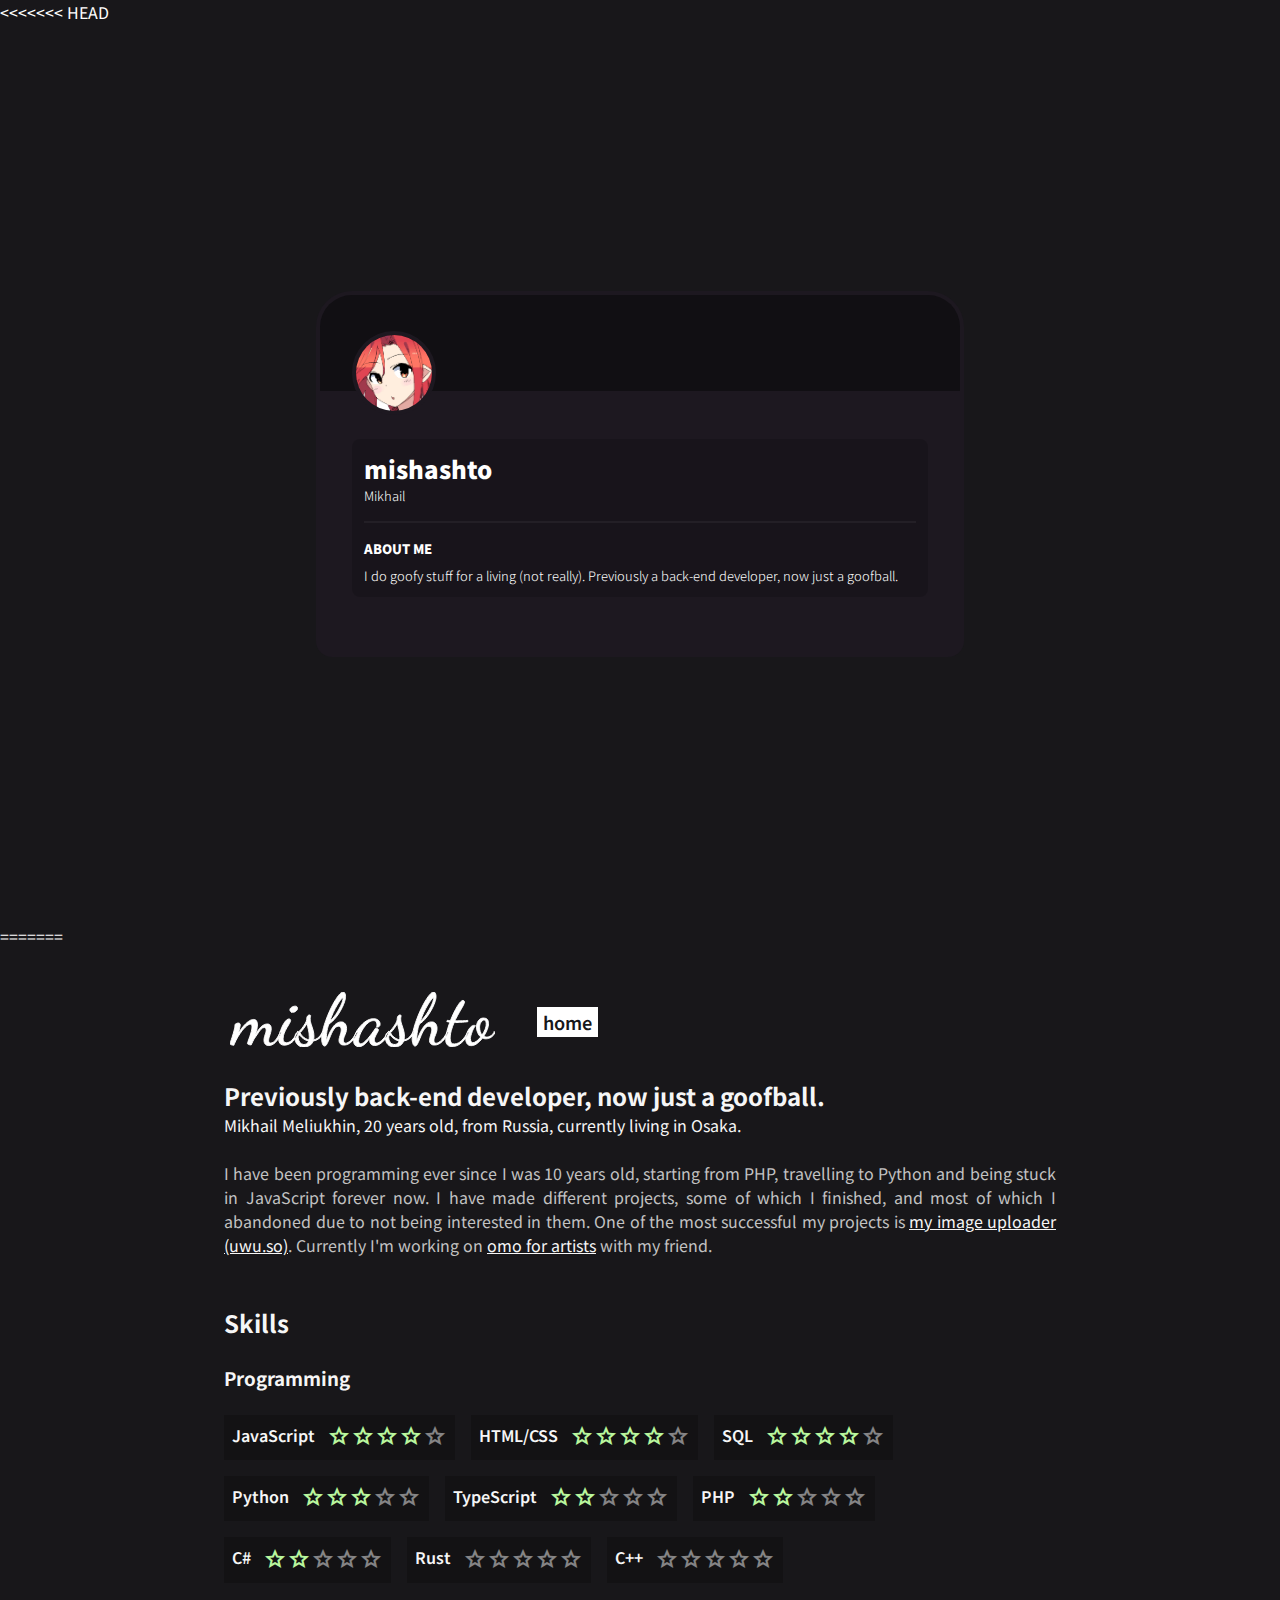
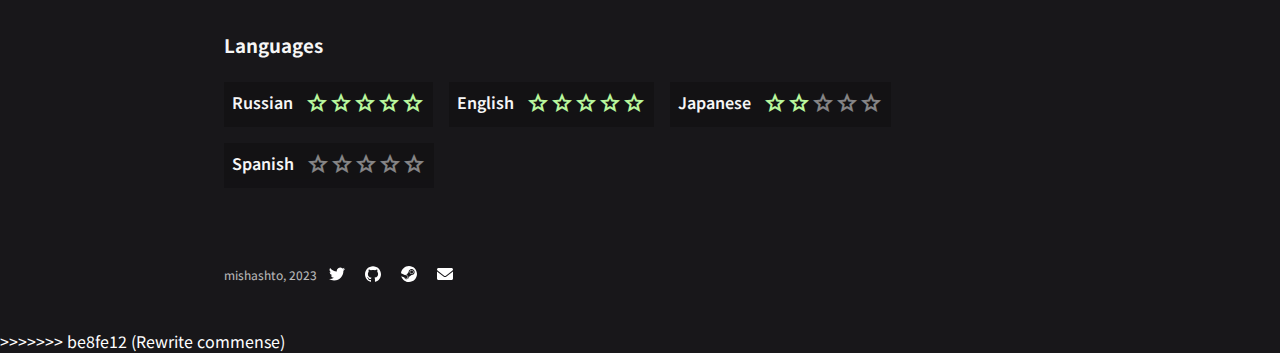
==== index.html @ 3e02f4b2 "Initial commit" ====
<!DOCTYPE html>
<html>
    <head>
        <title>mishashto</title>
<<<<<<< HEAD
        <link rel="icon" href="base.png" type="image/png">
        <meta charset="utf-8">
        <meta property="og:title" content="mishashto">
        <meta property="og:description" content="The goofster that does goofy stuff all day and nothing more...">
        <link rel="stylesheet" href="style.css">
    </head>
    <body>
        <div class="screen-centered">
            <div class="profile">
                <div class="header">
                    <img src="base.png" class="image">
                </div>
                <div class="information">
                    <h2 id="username">mishashto</h2>
                    <p id="actual_name">Mikhail</p>
                    <i class="space_breaker"></i>
                    <hr>
                    <i class="space_breaker"></i>
                    <p id="about_me_title">About me</p>
                    <i class="space_breaker_smaller"></i>
                    <p id="about_me">I do goofy stuff for a living (not really). Previously a back-end developer, now just a goofball.</p>
                </div>
                <br>
            </div>
        </div>
    </body>
</html>

<!--
    :3
-->
=======
        <meta charset="utf-8">
        <meta name="description" content="Previously back-end developer, now just a goofball.">
        <meta name="author" content="mishashto">
        <meta name="viewport" content="width=device-width, initial-scale=1">
        <link rel="icon" href="./static/img/base.png" type="image/png">
        <link rel="stylesheet" href="./static/css/all.css">
        <link rel="stylesheet" href="https://fonts.googleapis.com/css2?family=Material+Symbols+Outlined:opsz,wght,FILL,GRAD@20..48,100..700,0..1,-50..200" />
        <script src="./static/js/anime.min.js"></script>
        <script src="./static/js/all.js"></script>
    </head>
    <!-- temporarily hosted on GitHub Pages, while I migrate servers... -->
    <body>
        <main>
            <div class="navbar"><a href="" class="icon"><img src="./static/img/mishashto.svg"></a> &nbsp; <a href="#" data-link="home">home</a></div>
            <br>
            <div class="main" style="opacity: 0;"></div>
            <br><br><br>
            <div class="socials">
                <span class="small-text">mishashto, 2023</span>
                <a href="https://twitter.com/mishashto"><img src="./static/img/twitter.svg" class="social-icon"></a>
                <a href="https://github.com/LMNYX"><img src="./static/img/github.svg" class="social-icon"></a>
                <a href="https://steamcommunity.com/id/lmnyyx"><img src="./static/img/steam.svg" class="social-icon"></a>
                <a href="mailto:me@reze.moe"><img src="./static/img/envelope.svg" class="social-icon"></a>
            </div>
        </main>
    </body>
</html>
>>>>>>> be8fe12 (Rewrite commense)
---- style.css ----
/* google font yes... */
@import url('https://api.fonts.coollabs.io/css2?family=Noto+Sans+JP:wght@400;500;600;700;800;900&display=swap');

html, body
{
    padding: 0;
    margin: 0;
    background: #29222e;
}

*
{
    color: white;
    font-family: 'Noto Sans JP', sans-serif;
}

.profile
{
    width: 50%;
    background: #1d1820;
    padding: 4px;
    border-radius: 36px 36px 16px 16px;
}

.screen-centered
{
    display: flex;
    flex-direction: column;
    justify-content: center;
    align-items: center;
    height: 100vh;
    position: relative;

    overflow: auto;
}

.profile > .header
{
    position: relative;
    width: 100%;
    height: 96px;
    background: #110f13;
    border-radius: 32px 32px 0 0;
}

.profile > .header > .image
{
    width: 76px;
    height: 76px;
    border-radius: 9999px;
    border: 4px solid #1d1820;

    position: absolute;
    bottom: -25%;
    left: 32px;
}

.profile > .information
{
    display: block;
    background: rgba(0,0,0,0.15);
    margin: 32px;
    margin-top: 48px;
    padding: 12px 12px;
    border-radius: 8px;
}

.profile > .information > h2
{
    font-weight: 900;
    margin: 0;
    padding: 0;
}
.profile > .information > p#actual_name
{
    font-weight: 300;
    font-size: 13px;
    margin: 0;
    padding: 0;
}

.profile > .information > hr
{
    border: 1px solid rgba(255,255,255,0.05);
    margin: 8px 0;
}

.profile > .information > p#about_me_title
{
    font-size: 13px;
    font-weight: 900;
    margin: 0;
    padding: 0;
    text-transform: uppercase;

    user-select: none;
}

.profile > .information > i.space_breaker
{
    display: block;
    margin: 16px 0;
}

.profile > .information > i.space_breaker_smaller
{
    display: block;
    margin: 8px 0;
}

.profile > .information > p#about_me
{
    font-size: 13px;
    font-weight: 300;
    margin: 0;
    padding: 0;

    text-align: justify;
}
---- static/css/all.css ----
@import url('https://fonts.googleapis.com/css2?family=Noto+Sans+JP:wght@400;500;600;700;800;900&display=swap');

html, body
{
    padding: 0;
    margin: 0;
    background: #18171a;
}

*
{
    font-family: 'Noto Sans JP', sans-serif;
    color: white;
}

main
{
    width: 65%;
    margin: 42px auto;
}

.navbar > *
{
    display: inline-block;
    vertical-align: middle;
}

.navbar > a
{
    text-decoration: none;
    color: white;
    font-weight: 600;
    font-size: 18px;
    margin-right: 24px;

    padding: 2px 6px;

    transition: 0.2s;
}

.description-justify
{
    text-align: justify;
    text-justify: inter-word;

    color: #c9c9c9;
}

.navbar > a:hover:not(.icon, .active)
{
    color: #18171a;
    background: white;
}

.navbar > a.active
{
    color: #18171a;
    background: white;
}

h1, h2, h3, h4, h5, p
{
    margin: 0;
}

.skills-box
{
    width: 100%;
    display: flex;
  flex-wrap: wrap;
    gap: 16px;
}

.material-symbols-outlined {
  font-variation-settings:
  'FILL' 0,
  'wght' 400,
  'GRAD' 0,
  'opsz' 24
}

.skill
{
    display: block;
    vertical-align: middle;
    background: rgba(0,0,0,0.2);
    padding: 8px;
}

.skill > .skill-name
{
    font-size: 16px;
    font-weight: 600;
    margin-right: 12px;
}

.skill > .stars
{
    display: inline-block;

    vertical-align: middle;
}

.skill > .stars > .active
{
    opacity: 1;
    color: #bfffa2;
}

.skill > .stars > *:not(.active)
{
    opacity: 0.5;
}

.socials > a
{
    padding: 8px;
    vertical-align: middle;
}

.social-icon
{
    height: 16px;
}

span.small-text
{
    font-size: 12px;
    opacity: 0.7;
    vertical-align: middle;
}
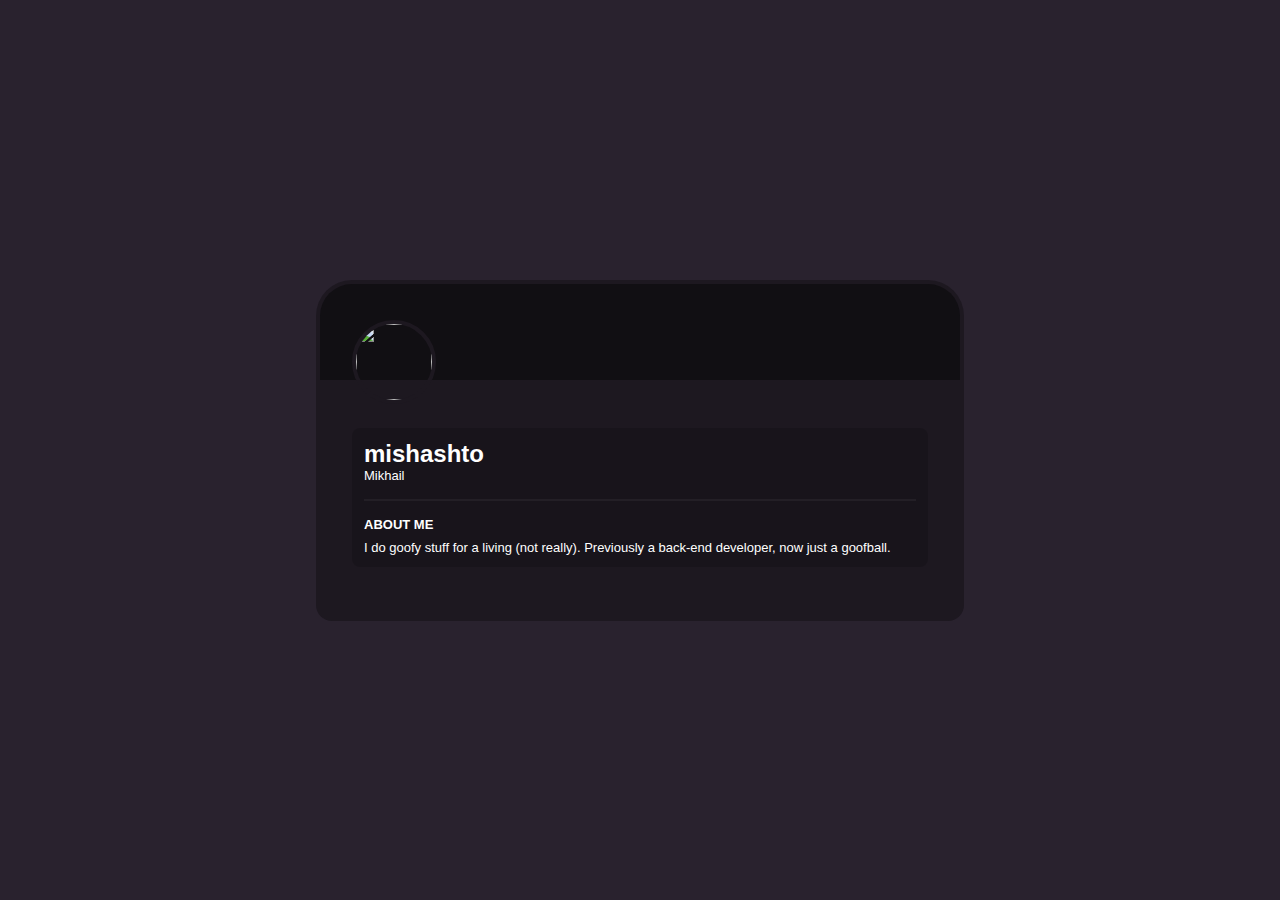
==== commit d54d0549: "Oops" ====
--- a/index.html
+++ b/index.html
@@ -2,7 +2,6 @@
 <html>
     <head>
         <title>mishashto</title>
-<<<<<<< HEAD
         <link rel="icon" href="base.png" type="image/png">
         <meta charset="utf-8">
         <meta property="og:title" content="mishashto">
@@ -34,32 +33,3 @@
 <!--
     :3
 -->
-=======
-        <meta charset="utf-8">
-        <meta name="description" content="Previously back-end developer, now just a goofball.">
-        <meta name="author" content="mishashto">
-        <meta name="viewport" content="width=device-width, initial-scale=1">
-        <link rel="icon" href="./static/img/base.png" type="image/png">
-        <link rel="stylesheet" href="./static/css/all.css">
-        <link rel="stylesheet" href="https://fonts.googleapis.com/css2?family=Material+Symbols+Outlined:opsz,wght,FILL,GRAD@20..48,100..700,0..1,-50..200" />
-        <script src="./static/js/anime.min.js"></script>
-        <script src="./static/js/all.js"></script>
-    </head>
-    <!-- temporarily hosted on GitHub Pages, while I migrate servers... -->
-    <body>
-        <main>
-            <div class="navbar"><a href="" class="icon"><img src="./static/img/mishashto.svg"></a> &nbsp; <a href="#" data-link="home">home</a></div>
-            <br>
-            <div class="main" style="opacity: 0;"></div>
-            <br><br><br>
-            <div class="socials">
-                <span class="small-text">mishashto, 2023</span>
-                <a href="https://twitter.com/mishashto"><img src="./static/img/twitter.svg" class="social-icon"></a>
-                <a href="https://github.com/LMNYX"><img src="./static/img/github.svg" class="social-icon"></a>
-                <a href="https://steamcommunity.com/id/lmnyyx"><img src="./static/img/steam.svg" class="social-icon"></a>
-                <a href="mailto:me@reze.moe"><img src="./static/img/envelope.svg" class="social-icon"></a>
-            </div>
-        </main>
-    </body>
-</html>
->>>>>>> be8fe12 (Rewrite commense)
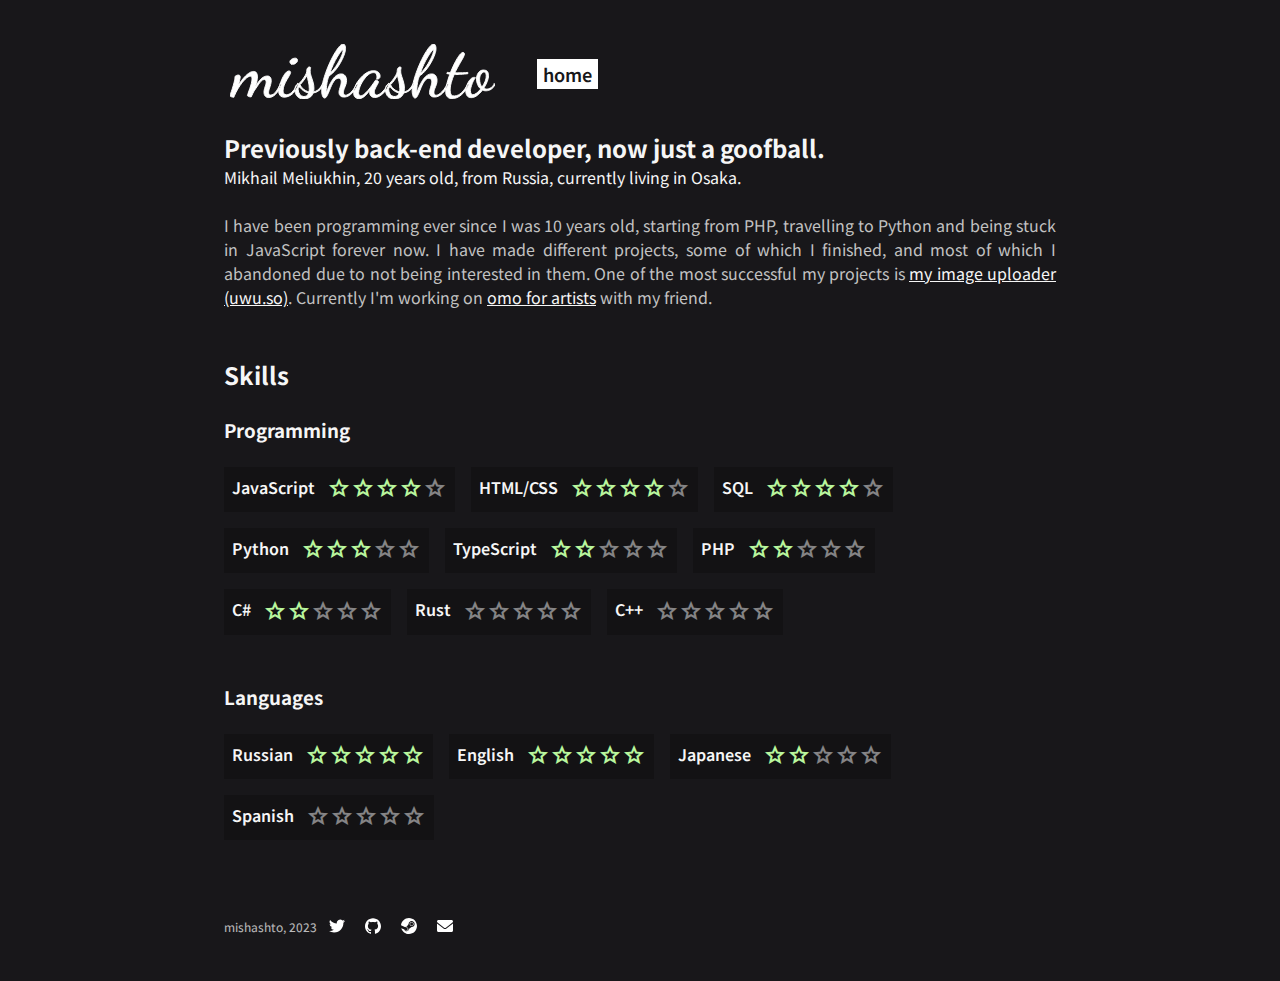
==== commit 3ccecdb7: "Oops, this is the actual content." ====
--- a/index.html
+++ b/index.html
@@ -2,34 +2,30 @@
 <html>
     <head>
         <title>mishashto</title>
-        <link rel="icon" href="base.png" type="image/png">
         <meta charset="utf-8">
-        <meta property="og:title" content="mishashto">
-        <meta property="og:description" content="The goofster that does goofy stuff all day and nothing more...">
-        <link rel="stylesheet" href="style.css">
+        <meta name="description" content="Previously back-end developer, now just a goofball.">
+        <meta name="author" content="mishashto">
+        <meta name="viewport" content="width=device-width, initial-scale=1">
+        <link rel="icon" href="./static/img/base.png" type="image/png">
+        <link rel="stylesheet" href="./static/css/all.css">
+        <link rel="stylesheet" href="https://fonts.googleapis.com/css2?family=Material+Symbols+Outlined:opsz,wght,FILL,GRAD@20..48,100..700,0..1,-50..200" />
+        <script src="./static/js/anime.min.js"></script>
+        <script src="./static/js/all.js"></script>
     </head>
+    <!-- temporarily hosted on GitHub Pages, while I migrate servers... -->
     <body>
-        <div class="screen-centered">
-            <div class="profile">
-                <div class="header">
-                    <img src="base.png" class="image">
-                </div>
-                <div class="information">
-                    <h2 id="username">mishashto</h2>
-                    <p id="actual_name">Mikhail</p>
-                    <i class="space_breaker"></i>
-                    <hr>
-                    <i class="space_breaker"></i>
-                    <p id="about_me_title">About me</p>
-                    <i class="space_breaker_smaller"></i>
-                    <p id="about_me">I do goofy stuff for a living (not really). Previously a back-end developer, now just a goofball.</p>
-                </div>
-                <br>
+        <main>
+            <div class="navbar"><a href="" class="icon"><img src="./static/img/mishashto.svg"></a> &nbsp; <a href="#" data-link="home">home</a></div>
+            <br>
+            <div class="main" style="opacity: 0;"></div>
+            <br><br><br>
+            <div class="socials">
+                <span class="small-text">mishashto, 2023</span>
+                <a href="https://twitter.com/mishashto"><img src="./static/img/twitter.svg" class="social-icon"></a>
+                <a href="https://github.com/LMNYX"><img src="./static/img/github.svg" class="social-icon"></a>
+                <a href="https://steamcommunity.com/id/lmnyyx"><img src="./static/img/steam.svg" class="social-icon"></a>
+                <a href="mailto:me@reze.moe"><img src="./static/img/envelope.svg" class="social-icon"></a>
             </div>
-        </div>
+        </main>
     </body>
 </html>
-
-<!--
-    :3
--->
--- a/static/css/all.css
+++ b/static/css/all.css
@@ -0,0 +1,131 @@
+@import url('https://fonts.googleapis.com/css2?family=Noto+Sans+JP:wght@400;500;600;700;800;900&display=swap');
+
+html, body
+{
+    padding: 0;
+    margin: 0;
+    background: #18171a;
+}
+
+*
+{
+    font-family: 'Noto Sans JP', sans-serif;
+    color: white;
+}
+
+main
+{
+    width: 65%;
+    margin: 42px auto;
+}
+
+.navbar > *
+{
+    display: inline-block;
+    vertical-align: middle;
+}
+
+.navbar > a
+{
+    text-decoration: none;
+    color: white;
+    font-weight: 600;
+    font-size: 18px;
+    margin-right: 24px;
+
+    padding: 2px 6px;
+
+    transition: 0.2s;
+}
+
+.description-justify
+{
+    text-align: justify;
+    text-justify: inter-word;
+
+    color: #c9c9c9;
+}
+
+.navbar > a:hover:not(.icon, .active)
+{
+    color: #18171a;
+    background: white;
+}
+
+.navbar > a.active
+{
+    color: #18171a;
+    background: white;
+}
+
+h1, h2, h3, h4, h5, p
+{
+    margin: 0;
+}
+
+.skills-box
+{
+    width: 100%;
+    display: flex;
+  flex-wrap: wrap;
+    gap: 16px;
+}
+
+.material-symbols-outlined {
+  font-variation-settings:
+  'FILL' 0,
+  'wght' 400,
+  'GRAD' 0,
+  'opsz' 24
+}
+
+.skill
+{
+    display: block;
+    vertical-align: middle;
+    background: rgba(0,0,0,0.2);
+    padding: 8px;
+}
+
+.skill > .skill-name
+{
+    font-size: 16px;
+    font-weight: 600;
+    margin-right: 12px;
+}
+
+.skill > .stars
+{
+    display: inline-block;
+
+    vertical-align: middle;
+}
+
+.skill > .stars > .active
+{
+    opacity: 1;
+    color: #bfffa2;
+}
+
+.skill > .stars > *:not(.active)
+{
+    opacity: 0.5;
+}
+
+.socials > a
+{
+    padding: 8px;
+    vertical-align: middle;
+}
+
+.social-icon
+{
+    height: 16px;
+}
+
+span.small-text
+{
+    font-size: 12px;
+    opacity: 0.7;
+    vertical-align: middle;
+}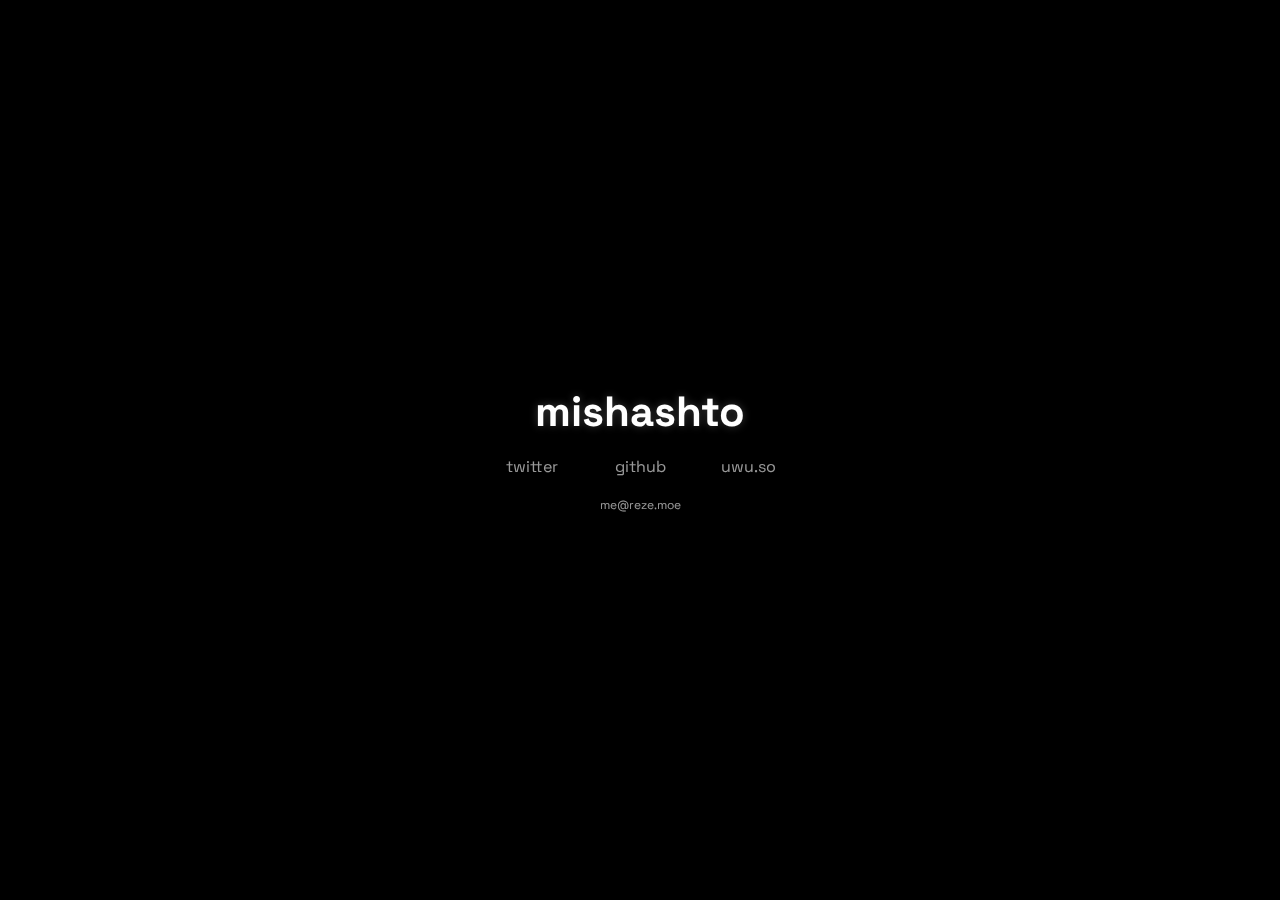
==== commit ae6d2028: "Update" ====
--- a/index.html
+++ b/index.html
@@ -1,31 +1,33 @@
-<!DOCTYPE html>
-<html>
-    <head>
-        <title>mishashto</title>
-        <meta charset="utf-8">
-        <meta name="description" content="Previously back-end developer, now just a goofball.">
-        <meta name="author" content="mishashto">
-        <meta name="viewport" content="width=device-width, initial-scale=1">
-        <link rel="icon" href="./static/img/base.png" type="image/png">
-        <link rel="stylesheet" href="./static/css/all.css">
-        <link rel="stylesheet" href="https://fonts.googleapis.com/css2?family=Material+Symbols+Outlined:opsz,wght,FILL,GRAD@20..48,100..700,0..1,-50..200" />
-        <script src="./static/js/anime.min.js"></script>
-        <script src="./static/js/all.js"></script>
-    </head>
-    <!-- temporarily hosted on GitHub Pages, while I migrate servers... -->
-    <body>
-        <main>
-            <div class="navbar"><a href="" class="icon"><img src="./static/img/mishashto.svg"></a> &nbsp; <a href="#" data-link="home">home</a></div>
-            <br>
-            <div class="main" style="opacity: 0;"></div>
-            <br><br><br>
-            <div class="socials">
-                <span class="small-text">mishashto, 2023</span>
-                <a href="https://twitter.com/mishashto"><img src="./static/img/twitter.svg" class="social-icon"></a>
-                <a href="https://github.com/LMNYX"><img src="./static/img/github.svg" class="social-icon"></a>
-                <a href="https://steamcommunity.com/id/lmnyyx"><img src="./static/img/steam.svg" class="social-icon"></a>
-                <a href="mailto:me@reze.moe"><img src="./static/img/envelope.svg" class="social-icon"></a>
-            </div>
-        </main>
-    </body>
-</html>
+<head>
+    <title>mishashto</title>
+    <meta charset="utf-8">
+    <meta name="description" content="Previously back-end developer, now just a goofball.">
+    <meta name="author" content="mishashto">
+    <meta name="viewport" content="width=device-width, initial-scale=1">
+    <link rel="icon" href="./static/img/base.png" type="image/png">
+    <link rel="stylesheet" href="./static/css/all.css">
+    <script src="./static/js/all.js"></script>
+</head>
+
+<body>
+    <div class="centered">
+        <h1>mishashto</h1>
+        <p class="links">
+            <a href="https://twitter.com/mishashto">twitter</a>
+            <a href="https://github.com/LMNYX">github</a>
+            <a href="https://uwu.so">uwu.so</a>
+        </p>
+        <span class="small-text"><a href="mailto:me@reze.moe">me@reze.moe</a></span>
+    </div>
+</body>
+
+<!--
+    Hello!
+    こんにちはー！
+
+    Why are you here?
+    なぜここにいるんですか？
+
+    If you want to use the templates I made, feel free to.
+    私のテンプレートを使いたいなら、大丈夫です！
+                                                            -->--- a/static/css/all.css
+++ b/static/css/all.css
@@ -1,131 +1,68 @@
-@import url('https://fonts.googleapis.com/css2?family=Noto+Sans+JP:wght@400;500;600;700;800;900&display=swap');
+/* google fonts */
+@import url('https://fonts.googleapis.com/css2?family=Space+Grotesk:wght@300;400;500;600;700&display=swap');
 
 html, body
 {
     padding: 0;
     margin: 0;
-    background: #18171a;
+    background: #000;
 }
 
-*
-{
-    font-family: 'Noto Sans JP', sans-serif;
+* {
     color: white;
+    font-family: 'Space Grotesk', sans-serif;
+    user-select: none;
 }
 
-main
+.centered
 {
-    width: 65%;
-    margin: 42px auto;
+    position: fixed;
+    left: 50%;
+    top: 50%;
+    text-align: center;
+    transform: translate(-50%, -50%);
 }
 
-.navbar > *
+.centered > h1
 {
-    display: inline-block;
-    vertical-align: middle;
+    margin: 0;
+    padding: 0;
+    font-size: 42px;
+    text-shadow: white;
+    -moz-text-shadow: 0px 0px 9px rgba(255, 255, 255, 0.24);
+    -webkit-text-shadow: 0px 0px 9px rgba(255, 255, 255, 0.24);
+    -ms-text-shadow: 0px 0px 9px rgba(255, 255, 255, 0.24);
+    text-shadow: 0px 0px 9px rgba(255, 255, 255, 0.24);
 }
 
-.navbar > a
+.centered > span.small-text
 {
-    text-decoration: none;
-    color: white;
-    font-weight: 600;
-    font-size: 18px;
-    margin-right: 24px;
-
-    padding: 2px 6px;
-
-    transition: 0.2s;
+    display: block;
+    font-size: 12px;
 }
 
-.description-justify
+a
 {
-    text-align: justify;
-    text-justify: inter-word;
-
-    color: #c9c9c9;
+    padding: 2px;
+    display: inline-block;
+    color: white;
+    opacity: 0.6;
+    text-decoration: none;
+    width: 100px;
 }
 
-.navbar > a:hover:not(.icon, .active)
+a:hover
 {
-    color: #18171a;
-    background: white;
+    opacity: 0.8;
 }
 
-.navbar > a.active
+a:hover::before
 {
-    color: #18171a;
-    background: white;
+    content: '[ ';
 }
 
-h1, h2, h3, h4, h5, p
+
+a:hover::after
 {
-    margin: 0;
-}
-
-.skills-box
-{
-    width: 100%;
-    display: flex;
-  flex-wrap: wrap;
-    gap: 16px;
-}
-
-.material-symbols-outlined {
-  font-variation-settings:
-  'FILL' 0,
-  'wght' 400,
-  'GRAD' 0,
-  'opsz' 24
-}
-
-.skill
-{
-    display: block;
-    vertical-align: middle;
-    background: rgba(0,0,0,0.2);
-    padding: 8px;
-}
-
-.skill > .skill-name
-{
-    font-size: 16px;
-    font-weight: 600;
-    margin-right: 12px;
-}
-
-.skill > .stars
-{
-    display: inline-block;
-
-    vertical-align: middle;
-}
-
-.skill > .stars > .active
-{
-    opacity: 1;
-    color: #bfffa2;
-}
-
-.skill > .stars > *:not(.active)
-{
-    opacity: 0.5;
-}
-
-.socials > a
-{
-    padding: 8px;
-    vertical-align: middle;
-}
-
-.social-icon
-{
-    height: 16px;
-}
-
-span.small-text
-{
-    font-size: 12px;
-    opacity: 0.7;
-    vertical-align: middle;
+    content: ' ]';
 }